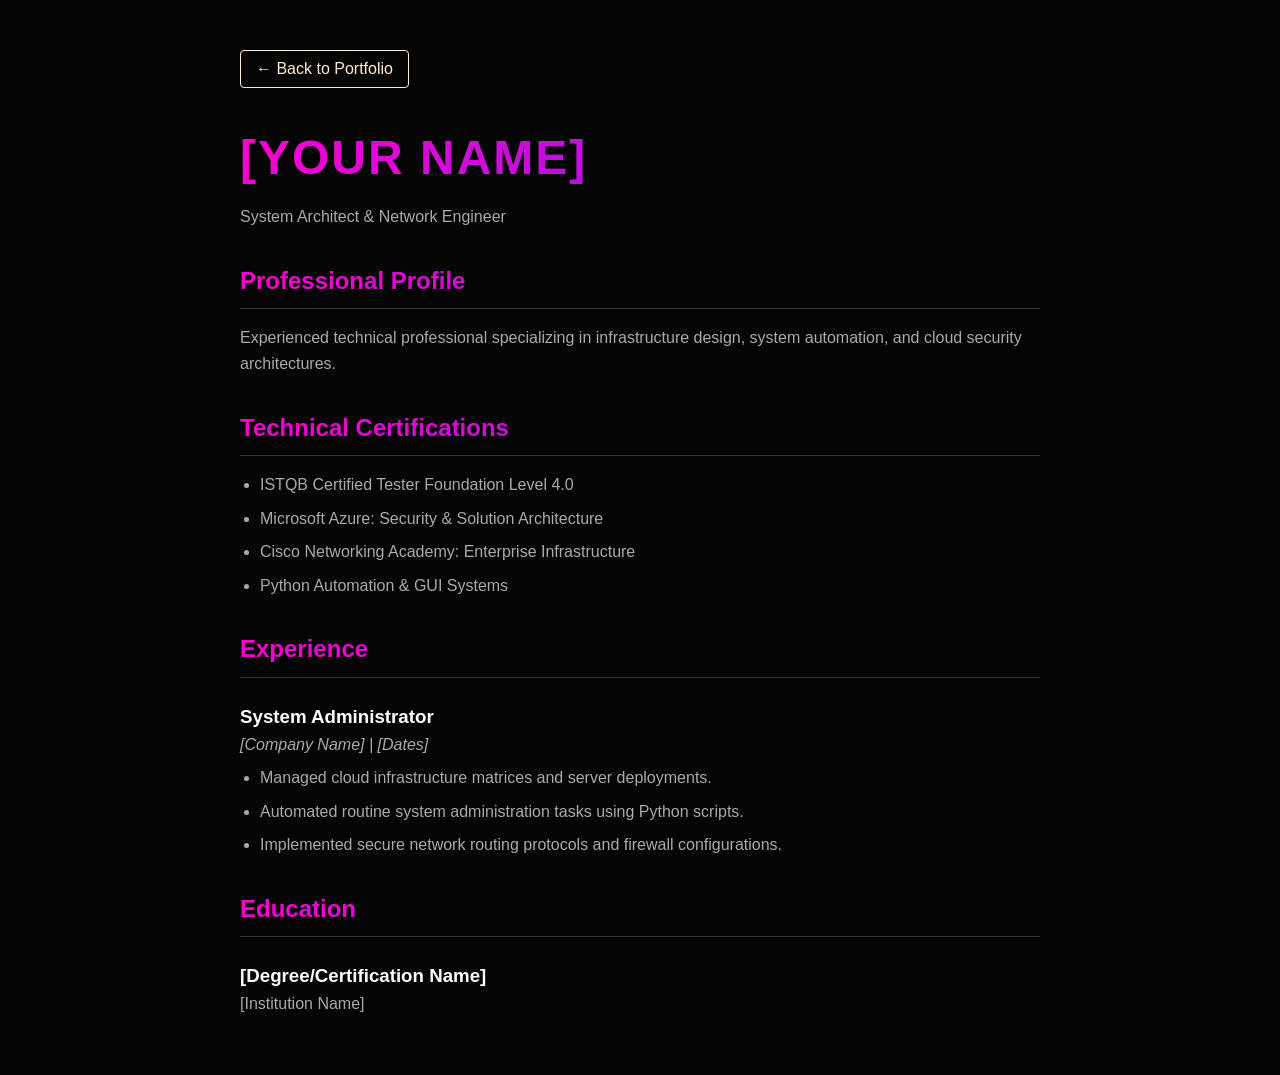
==== resume.html @ 59b1e9c4 "Add files via upload" ====
<!DOCTYPE html>
<html lang="en">
<head>
    <meta charset="UTF-8">
    <meta name="viewport" content="width=device-width, initial-scale=1.0">
    <title>Resume | Portfolio</title>
    <style>
        * { margin: 0; padding: 0; box-sizing: border-box; }
        body { 
            background-color: #050505; 
            color: #ffffff; 
            font-family: -apple-system, BlinkMacSystemFont, 'Segoe UI', Roboto, sans-serif;
            line-height: 1.6;
            padding: 50px 10%;
        }
        .resume-container { max-width: 800px; margin: 0 auto; }
        
        /* Interactive Texture Effect */
        .interactive-text {
            background: linear-gradient(135deg, #ff00cc, #3333ff, #00ffcc, #ff00cc);
            background-size: 400% 400%;
            -webkit-background-clip: text;
            background-clip: text;
            color: transparent;
            transition: background-position 0.1s ease-out;
            cursor: default;
        }

        h1 { font-size: 3rem; margin-bottom: 0.5rem; text-transform: uppercase; letter-spacing: 2px; }
        h2 { font-size: 1.5rem; margin-top: 2rem; border-bottom: 1px solid #333; padding-bottom: 0.5rem; margin-bottom: 1rem; }
        
        h3 { margin-top: 1.5rem; }
        p, li { color: #aaaaaa; margin-bottom: 0.5rem; }
        ul { padding-left: 20px; }
        .back-link { 
            display: inline-block; 
            margin-bottom: 2rem; 
            color: #ffecd1; 
            text-decoration: none; 
            border: 1px solid #ffecd1; 
            padding: 5px 15px; 
            border-radius: 4px; 
        }
        .back-link:hover { background: #ffecd1; color: #050505; }
    </style>
</head>
<body>

<div class="resume-container">
    <a href="index.html" class="back-link">← Back to Portfolio</a>
    
    <header>
        <h1 class="interactive-text">[YOUR NAME]</h1>
        <p>System Architect & Network Engineer</p>
    </header>

    <h2 class="interactive-text">Professional Profile</h2>
    <p>Experienced technical professional specializing in infrastructure design, system automation, and cloud security architectures.</p>

    <h2 class="interactive-text">Technical Certifications</h2>
    <ul>
        <li>ISTQB Certified Tester Foundation Level 4.0</li>
        <li>Microsoft Azure: Security & Solution Architecture</li>
        <li>Cisco Networking Academy: Enterprise Infrastructure</li>
        <li>Python Automation & GUI Systems</li>
    </ul>

    <h2 class="interactive-text">Experience</h2>
    <h3>System Administrator</h3>
    <p><em>[Company Name] | [Dates]</em></p>
    <ul>
        <li>Managed cloud infrastructure matrices and server deployments.</li>
        <li>Automated routine system administration tasks using Python scripts.</li>
        <li>Implemented secure network routing protocols and firewall configurations.</li>
    </ul>

    <h2 class="interactive-text">Education</h2>
    <h3>[Degree/Certification Name]</h3>
    <p>[Institution Name]</p>
</div>

<script>
    // Logic to move the gradient background based on mouse position
    document.addEventListener('mousemove', (e) => {
        const x = (e.clientX / window.innerWidth) * 100;
        const y = (e.clientY / window.innerHeight) * 100;
        
        document.querySelectorAll('.interactive-text').forEach(el => {
            el.style.backgroundPosition = `${x}% ${y}%`;
        });
    });
</script>

</body>
</html>
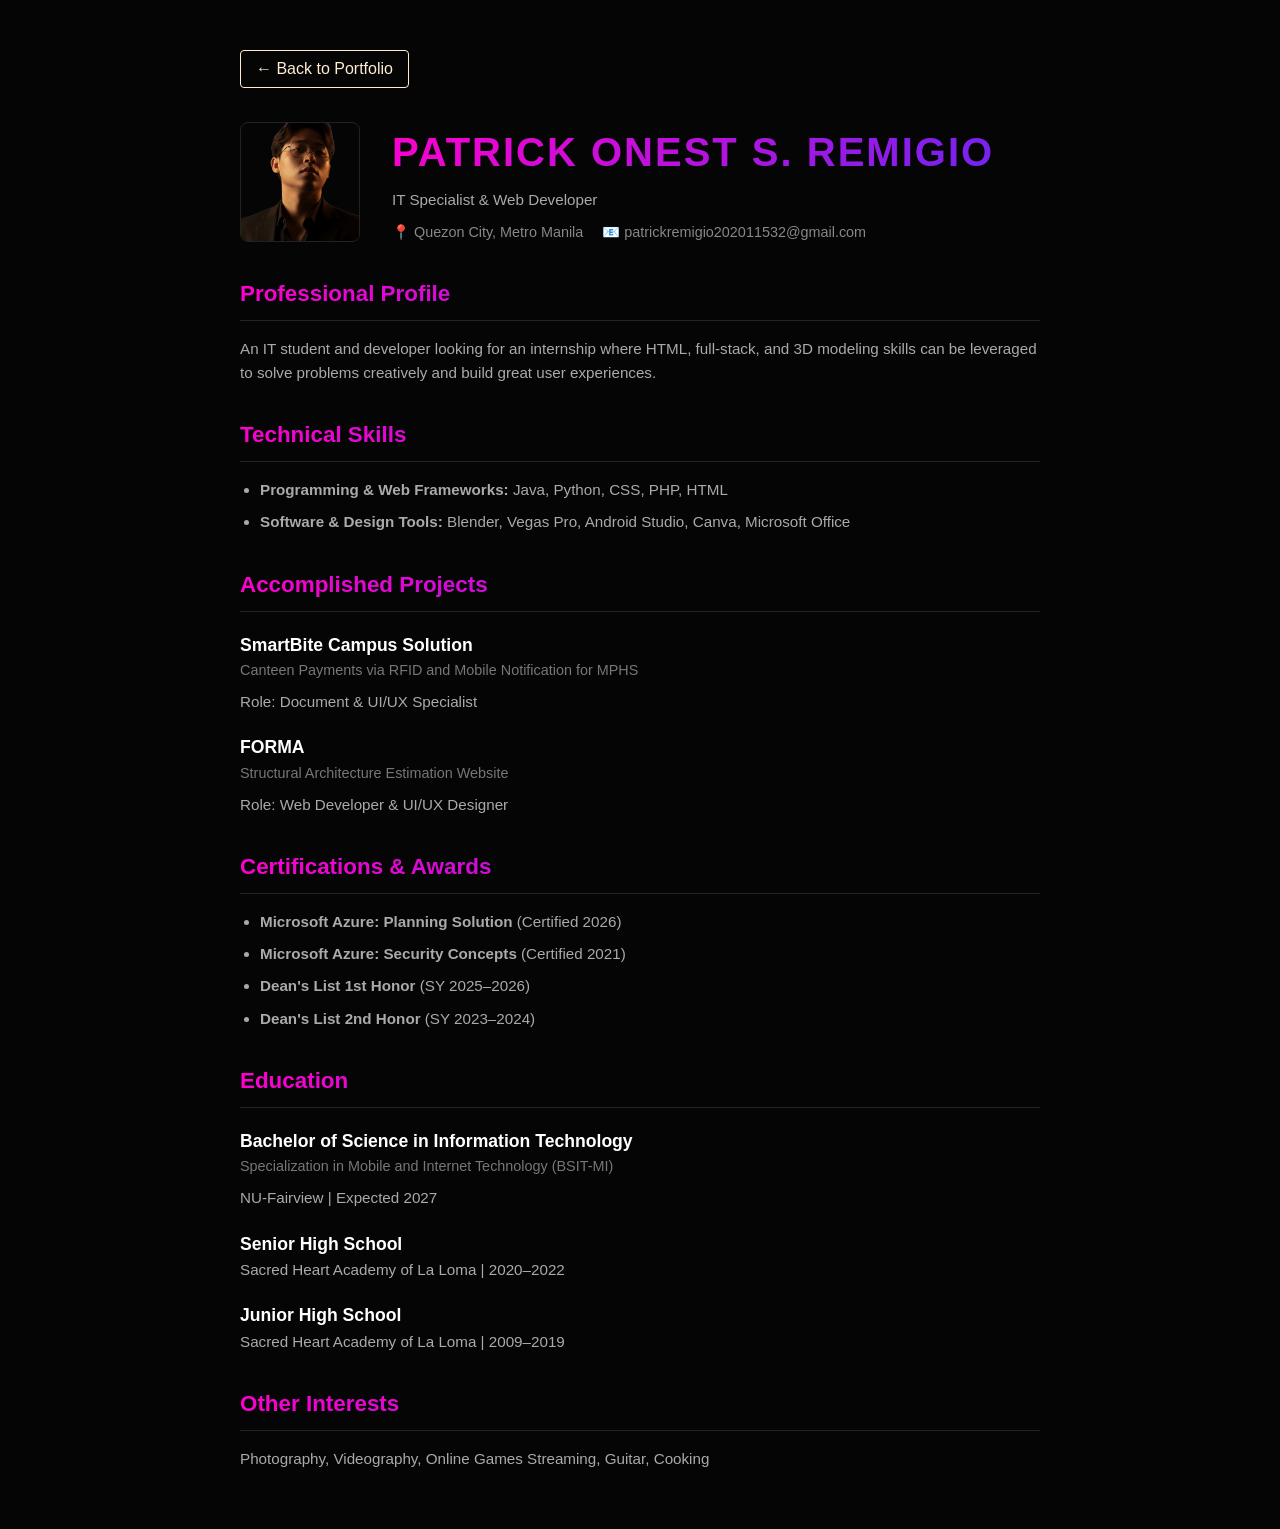
==== commit 5ecb5db4: "Update resume.html" ====
--- a/resume.html
+++ b/resume.html
@@ -15,6 +15,24 @@
         }
         .resume-container { max-width: 800px; margin: 0 auto; }
         
+        /* Profile Header Section with Image */
+        .profile-header {
+            display: flex;
+            align-items: center;
+            gap: 2rem;
+            margin-bottom: 2rem;
+        }
+        .profile-pic {
+            width: 120px;
+            height: 120px;
+            border-radius: 8px;
+            object-fit: cover;
+            border: 1px solid #222;
+        }
+        .header-text {
+            flex: 1;
+        }
+
         /* Interactive Texture Effect */
         .interactive-text {
             background: linear-gradient(135deg, #ff00cc, #3333ff, #00ffcc, #ff00cc);
@@ -26,11 +44,12 @@
             cursor: default;
         }
 
-        h1 { font-size: 3rem; margin-bottom: 0.5rem; text-transform: uppercase; letter-spacing: 2px; }
-        h2 { font-size: 1.5rem; margin-top: 2rem; border-bottom: 1px solid #333; padding-bottom: 0.5rem; margin-bottom: 1rem; }
+        h1 { font-size: 2.5rem; margin-bottom: 0.3rem; text-transform: uppercase; letter-spacing: 2px; }
+        h2 { font-size: 1.4rem; margin-top: 2rem; border-bottom: 1px solid #232323; padding-bottom: 0.5rem; margin-bottom: 1rem; }
         
-        h3 { margin-top: 1.5rem; }
-        p, li { color: #aaaaaa; margin-bottom: 0.5rem; }
+        h3 { margin-top: 1.2rem; font-size: 1.1rem; color: #ffffff; }
+        .sub-text { font-size: 0.9rem; color: #777777; margin-bottom: 0.5rem; display: block; }
+        p, li { color: #aaaaaa; margin-bottom: 0.5rem; font-size: 0.95rem; }
         ul { padding-left: 20px; }
         .back-link { 
             display: inline-block; 
@@ -42,6 +61,14 @@
             border-radius: 4px; 
         }
         .back-link:hover { background: #ffecd1; color: #050505; }
+        
+        .contact-info { margin-top: 0.5rem; font-size: 0.9rem; color: #888; }
+        .contact-info span { margin-right: 15px; }
+
+        @media (max-width: 600px) {
+            .profile-header { flex-direction: column; text-align: center; gap: 1rem; }
+            body { padding: 30px 5%; }
+        }
     </style>
 </head>
 <body>
@@ -49,34 +76,59 @@
 <div class="resume-container">
     <a href="index.html" class="back-link">← Back to Portfolio</a>
     
-    <header>
-        <h1 class="interactive-text">[YOUR NAME]</h1>
-        <p>System Architect & Network Engineer</p>
+    <header class="profile-header">
+        <img src="patrick-hero_processed.png" alt="Patrick Onest S. Remigio" class="profile-pic">
+        <div class="header-text">
+            <h1 class="interactive-text">Patrick Onest S. Remigio</h1>
+            <p>IT Specialist & Web Developer</p>
+            <div class="contact-info">
+                <span>📍 Quezon City, Metro Manila</span>
+                <span>📧 patrickremigio202011532@gmail.com</span>
+            </div>
+        </div>
     </header>
 
     <h2 class="interactive-text">Professional Profile</h2>
-    <p>Experienced technical professional specializing in infrastructure design, system automation, and cloud security architectures.</p>
+    <p>An IT student and developer looking for an internship where HTML, full-stack, and 3D modeling skills can be leveraged to solve problems creatively and build great user experiences.</p>
 
-    <h2 class="interactive-text">Technical Certifications</h2>
+    <h2 class="interactive-text">Technical Skills</h2>
     <ul>
-        <li>ISTQB Certified Tester Foundation Level 4.0</li>
-        <li>Microsoft Azure: Security & Solution Architecture</li>
-        <li>Cisco Networking Academy: Enterprise Infrastructure</li>
-        <li>Python Automation & GUI Systems</li>
+        <li><strong>Programming & Web Frameworks:</strong> Java, Python, CSS, PHP, HTML</li>
+        <li><strong>Software & Design Tools:</strong> Blender, Vegas Pro, Android Studio, Canva, Microsoft Office</li>
     </ul>
 
-    <h2 class="interactive-text">Experience</h2>
-    <h3>System Administrator</h3>
-    <p><em>[Company Name] | [Dates]</em></p>
+    <h2 class="interactive-text">Accomplished Projects</h2>
+    
+    <h3>SmartBite Campus Solution</h3>
+    <span class="sub-text">Canteen Payments via RFID and Mobile Notification for MPHS</span>
+    <p>Role: Document & UI/UX Specialist</p>
+
+    <h3>FORMA</h3>
+    <span class="sub-text">Structural Architecture Estimation Website</span>
+    <p>Role: Web Developer & UI/UX Designer</p>
+
+    <h2 class="interactive-text">Certifications & Awards</h2>
     <ul>
-        <li>Managed cloud infrastructure matrices and server deployments.</li>
-        <li>Automated routine system administration tasks using Python scripts.</li>
-        <li>Implemented secure network routing protocols and firewall configurations.</li>
+        <li><strong>Microsoft Azure: Planning Solution</strong> (Certified 2026)</li>
+        <li><strong>Microsoft Azure: Security Concepts</strong> (Certified 2021)</li>
+        <li><strong>Dean's List 1st Honor</strong> (SY 2025–2026)</li>
+        <li><strong>Dean's List 2nd Honor</strong> (SY 2023–2024)</li>
     </ul>
 
     <h2 class="interactive-text">Education</h2>
-    <h3>[Degree/Certification Name]</h3>
-    <p>[Institution Name]</p>
+    
+    <h3>Bachelor of Science in Information Technology</h3>
+    <span class="sub-text">Specialization in Mobile and Internet Technology (BSIT-MI)</span>
+    <p>NU-Fairview | Expected 2027</p>
+
+    <h3>Senior High School</h3>
+    <p>Sacred Heart Academy of La Loma | 2020–2022</p>
+
+    <h3>Junior High School</h3>
+    <p>Sacred Heart Academy of La Loma | 2009–2019</p>
+
+    <h2 class="interactive-text">Other Interests</h2>
+    <p>Photography, Videography, Online Games Streaming, Guitar, Cooking</p>
 </div>
 
 <script>
@@ -92,4 +144,4 @@
 </script>
 
 </body>
-</html>+</html>
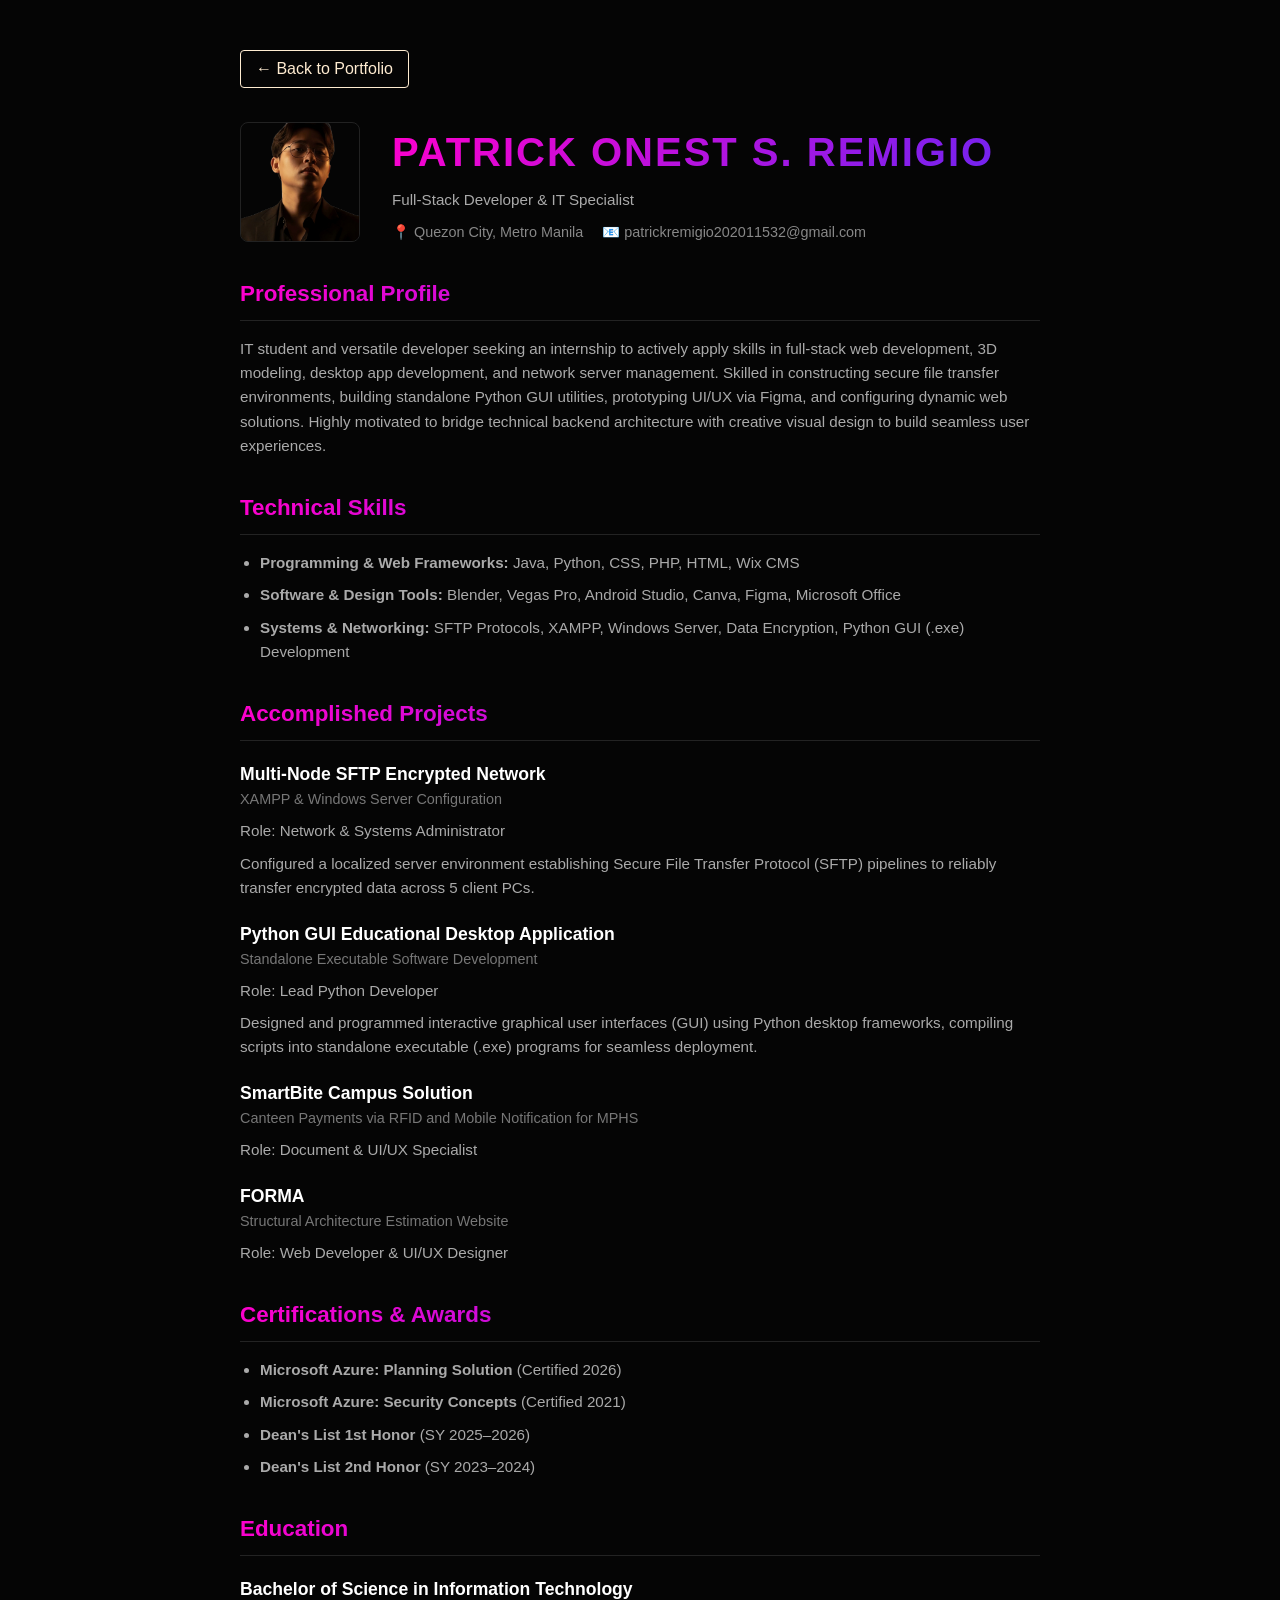
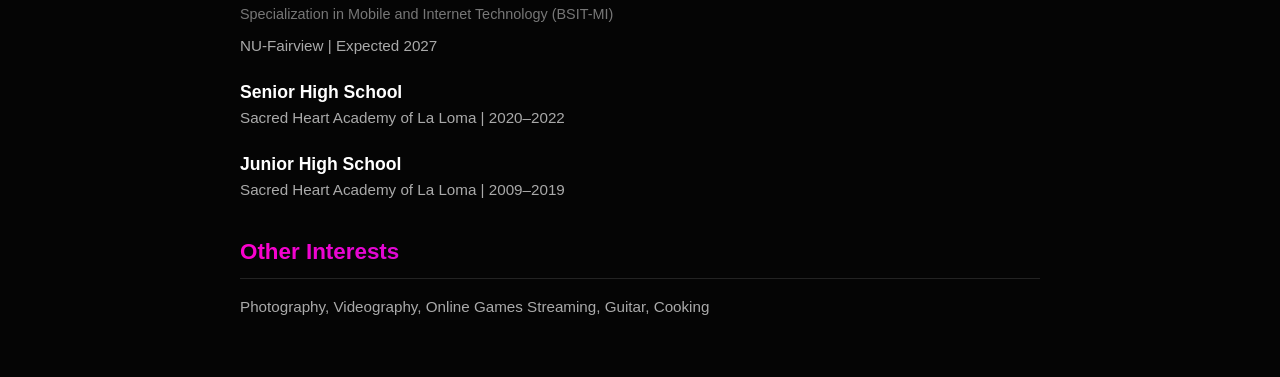
==== commit 8978cee5: "Add files via upload" ====
--- a/resume.html
+++ b/resume.html
@@ -80,7 +80,7 @@
         <img src="patrick-hero_processed.png" alt="Patrick Onest S. Remigio" class="profile-pic">
         <div class="header-text">
             <h1 class="interactive-text">Patrick Onest S. Remigio</h1>
-            <p>IT Specialist & Web Developer</p>
+            <p>Full-Stack Developer & IT Specialist</p>
             <div class="contact-info">
                 <span>📍 Quezon City, Metro Manila</span>
                 <span>📧 patrickremigio202011532@gmail.com</span>
@@ -89,16 +89,27 @@
     </header>
 
     <h2 class="interactive-text">Professional Profile</h2>
-    <p>An IT student and developer looking for an internship where HTML, full-stack, and 3D modeling skills can be leveraged to solve problems creatively and build great user experiences.</p>
+    <p>IT student and versatile developer seeking an internship to actively apply skills in full-stack web development, 3D modeling, desktop app development, and network server management. Skilled in constructing secure file transfer environments, building standalone Python GUI utilities, prototyping UI/UX via Figma, and configuring dynamic web solutions. Highly motivated to bridge technical backend architecture with creative visual design to build seamless user experiences.</p>
 
     <h2 class="interactive-text">Technical Skills</h2>
     <ul>
-        <li><strong>Programming & Web Frameworks:</strong> Java, Python, CSS, PHP, HTML</li>
-        <li><strong>Software & Design Tools:</strong> Blender, Vegas Pro, Android Studio, Canva, Microsoft Office</li>
+        <li><strong>Programming & Web Frameworks:</strong> Java, Python, CSS, PHP, HTML, Wix CMS</li>
+        <li><strong>Software & Design Tools:</strong> Blender, Vegas Pro, Android Studio, Canva, Figma, Microsoft Office</li>
+        <li><strong>Systems & Networking:</strong> SFTP Protocols, XAMPP, Windows Server, Data Encryption, Python GUI (.exe) Development</li>
     </ul>
 
     <h2 class="interactive-text">Accomplished Projects</h2>
     
+    <h3>Multi-Node SFTP Encrypted Network</h3>
+    <span class="sub-text">XAMPP & Windows Server Configuration</span>
+    <p>Role: Network & Systems Administrator</p>
+    <p>Configured a localized server environment establishing Secure File Transfer Protocol (SFTP) pipelines to reliably transfer encrypted data across 5 client PCs.</p>
+
+    <h3>Python GUI Educational Desktop Application</h3>
+    <span class="sub-text">Standalone Executable Software Development</span>
+    <p>Role: Lead Python Developer</p>
+    <p>Designed and programmed interactive graphical user interfaces (GUI) using Python desktop frameworks, compiling scripts into standalone executable (.exe) programs for seamless deployment.</p>
+
     <h3>SmartBite Campus Solution</h3>
     <span class="sub-text">Canteen Payments via RFID and Mobile Notification for MPHS</span>
     <p>Role: Document & UI/UX Specialist</p>
@@ -144,4 +155,4 @@
 </script>
 
 </body>
-</html>
+</html>
